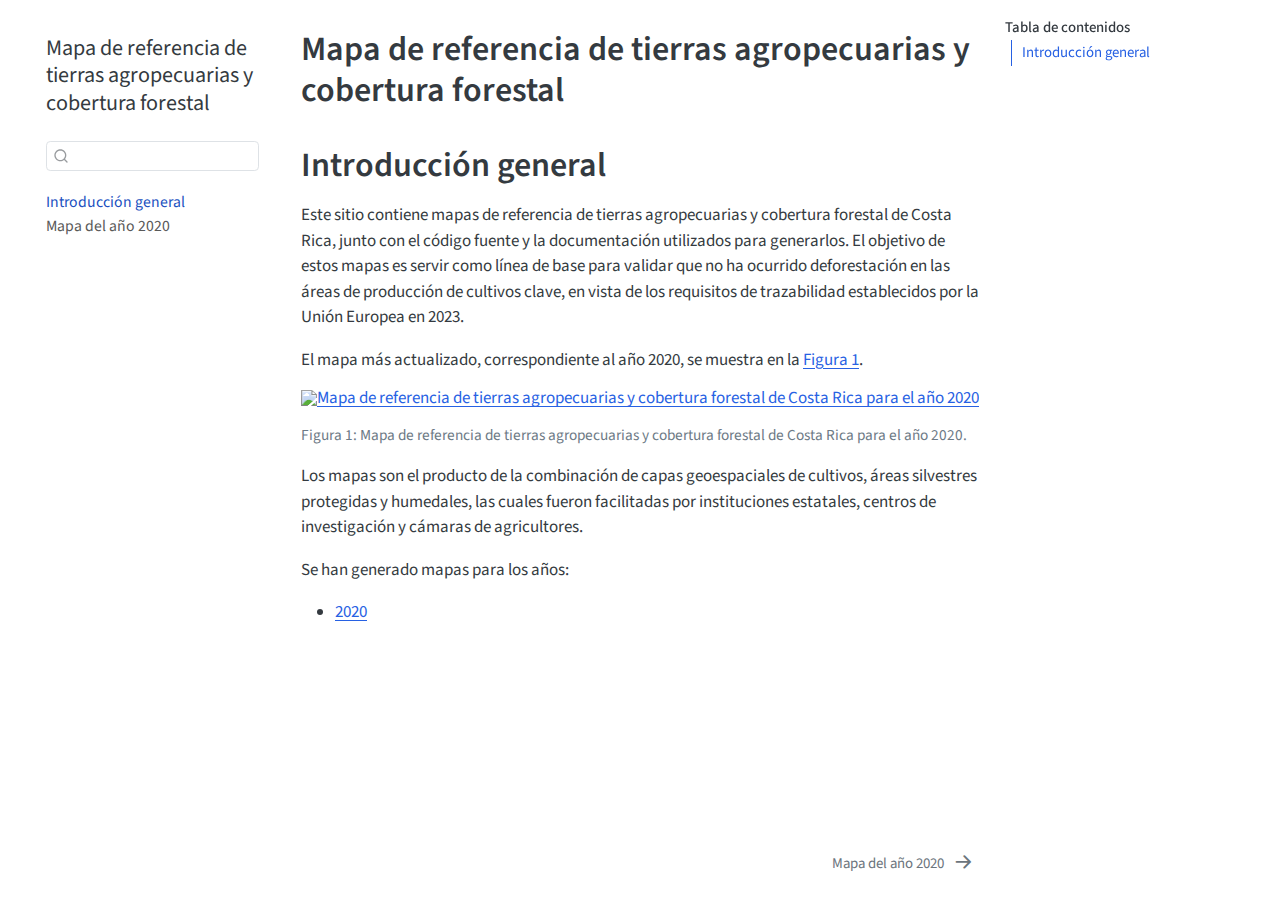
==== docs/index.html @ c2330530 "Commit inicial" ====
<!DOCTYPE html>
<html xmlns="http://www.w3.org/1999/xhtml" lang="es" xml:lang="es"><head>

<meta charset="utf-8">
<meta name="generator" content="quarto-1.5.57">

<meta name="viewport" content="width=device-width, initial-scale=1.0, user-scalable=yes">


<title>Mapa de referencia de tierras agropecuarias y cobertura forestal</title>
<style>
code{white-space: pre-wrap;}
span.smallcaps{font-variant: small-caps;}
div.columns{display: flex; gap: min(4vw, 1.5em);}
div.column{flex: auto; overflow-x: auto;}
div.hanging-indent{margin-left: 1.5em; text-indent: -1.5em;}
ul.task-list{list-style: none;}
ul.task-list li input[type="checkbox"] {
  width: 0.8em;
  margin: 0 0.8em 0.2em -1em; /* quarto-specific, see https://github.com/quarto-dev/quarto-cli/issues/4556 */ 
  vertical-align: middle;
}
</style>


<script src="site_libs/quarto-nav/quarto-nav.js"></script>
<script src="site_libs/quarto-nav/headroom.min.js"></script>
<script src="site_libs/clipboard/clipboard.min.js"></script>
<script src="site_libs/quarto-search/autocomplete.umd.js"></script>
<script src="site_libs/quarto-search/fuse.min.js"></script>
<script src="site_libs/quarto-search/quarto-search.js"></script>
<meta name="quarto:offset" content="./">
<link href="./2020/index.html" rel="next">
<script src="site_libs/quarto-html/quarto.js"></script>
<script src="site_libs/quarto-html/popper.min.js"></script>
<script src="site_libs/quarto-html/tippy.umd.min.js"></script>
<script src="site_libs/quarto-html/anchor.min.js"></script>
<link href="site_libs/quarto-html/tippy.css" rel="stylesheet">
<link href="site_libs/quarto-html/quarto-syntax-highlighting.css" rel="stylesheet" id="quarto-text-highlighting-styles">
<script src="site_libs/bootstrap/bootstrap.min.js"></script>
<link href="site_libs/bootstrap/bootstrap-icons.css" rel="stylesheet">
<link href="site_libs/bootstrap/bootstrap.min.css" rel="stylesheet" id="quarto-bootstrap" data-mode="light">
<script src="site_libs/quarto-contrib/glightbox/glightbox.min.js"></script>
<link href="site_libs/quarto-contrib/glightbox/glightbox.min.css" rel="stylesheet">
<link href="site_libs/quarto-contrib/glightbox/lightbox.css" rel="stylesheet">
<script id="quarto-search-options" type="application/json">{
  "location": "sidebar",
  "copy-button": false,
  "collapse-after": 3,
  "panel-placement": "start",
  "type": "textbox",
  "limit": 50,
  "keyboard-shortcut": [
    "f",
    "/",
    "s"
  ],
  "show-item-context": false,
  "language": {
    "search-no-results-text": "Sin resultados",
    "search-matching-documents-text": "documentos encontrados",
    "search-copy-link-title": "Copiar el enlace en la búsqueda",
    "search-hide-matches-text": "Ocultar resultados adicionales",
    "search-more-match-text": "resultado adicional en este documento",
    "search-more-matches-text": "resultados adicionales en este documento",
    "search-clear-button-title": "Borrar",
    "search-text-placeholder": "",
    "search-detached-cancel-button-title": "Cancelar",
    "search-submit-button-title": "Enviar",
    "search-label": "Buscar"
  }
}</script>


</head>

<body class="nav-sidebar floating">

<div id="quarto-search-results"></div>
  <header id="quarto-header" class="headroom fixed-top">
  <nav class="quarto-secondary-nav">
    <div class="container-fluid d-flex">
      <button type="button" class="quarto-btn-toggle btn" data-bs-toggle="collapse" role="button" data-bs-target=".quarto-sidebar-collapse-item" aria-controls="quarto-sidebar" aria-expanded="false" aria-label="Alternar barra lateral" onclick="if (window.quartoToggleHeadroom) { window.quartoToggleHeadroom(); }">
        <i class="bi bi-layout-text-sidebar-reverse"></i>
      </button>
        <nav class="quarto-page-breadcrumbs" aria-label="breadcrumb"><ol class="breadcrumb"><li class="breadcrumb-item"><a href="./index.html">Introducción general</a></li></ol></nav>
        <a class="flex-grow-1" role="navigation" data-bs-toggle="collapse" data-bs-target=".quarto-sidebar-collapse-item" aria-controls="quarto-sidebar" aria-expanded="false" aria-label="Alternar barra lateral" onclick="if (window.quartoToggleHeadroom) { window.quartoToggleHeadroom(); }">      
        </a>
      <button type="button" class="btn quarto-search-button" aria-label="Buscar" onclick="window.quartoOpenSearch();">
        <i class="bi bi-search"></i>
      </button>
    </div>
  </nav>
</header>
<!-- content -->
<div id="quarto-content" class="quarto-container page-columns page-rows-contents page-layout-article">
<!-- sidebar -->
  <nav id="quarto-sidebar" class="sidebar collapse collapse-horizontal quarto-sidebar-collapse-item sidebar-navigation floating overflow-auto">
    <div class="pt-lg-2 mt-2 text-left sidebar-header">
    <div class="sidebar-title mb-0 py-0">
      <a href="./">Mapa de referencia de tierras agropecuarias y cobertura forestal</a> 
    </div>
      </div>
        <div class="mt-2 flex-shrink-0 align-items-center">
        <div class="sidebar-search">
        <div id="quarto-search" class="" title="Buscar"></div>
        </div>
        </div>
    <div class="sidebar-menu-container"> 
    <ul class="list-unstyled mt-1">
        <li class="sidebar-item">
  <div class="sidebar-item-container"> 
  <a href="./index.html" class="sidebar-item-text sidebar-link active">
 <span class="menu-text">Introducción general</span></a>
  </div>
</li>
        <li class="sidebar-item">
  <div class="sidebar-item-container"> 
  <a href="./2020/index.html" class="sidebar-item-text sidebar-link">
 <span class="menu-text">Mapa del año 2020</span></a>
  </div>
</li>
    </ul>
    </div>
</nav>
<div id="quarto-sidebar-glass" class="quarto-sidebar-collapse-item" data-bs-toggle="collapse" data-bs-target=".quarto-sidebar-collapse-item"></div>
<!-- margin-sidebar -->
    <div id="quarto-margin-sidebar" class="sidebar margin-sidebar">
        <nav id="TOC" role="doc-toc" class="toc-active" data-toc-expanded="4">
    <h2 id="toc-title">Tabla de contenidos</h2>
   
  <ul>
  <li><a href="#introducción-general" id="toc-introducción-general" class="nav-link active" data-scroll-target="#introducción-general">Introducción general</a></li>
  </ul>
</nav>
    </div>
<!-- main -->
<main class="content" id="quarto-document-content">

<header id="title-block-header" class="quarto-title-block default">
<div class="quarto-title">
<h1 class="title">Mapa de referencia de tierras agropecuarias y cobertura forestal</h1>
</div>



<div class="quarto-title-meta">

    
  
    
  </div>
  


</header>


<section id="introducción-general" class="level1 unnumbered">
<h1 class="unnumbered">Introducción general</h1>
<p>Este sitio contiene mapas de referencia de tierras agropecuarias y cobertura forestal de Costa Rica, junto con el código fuente y la documentación utilizados para generarlos. El objetivo de estos mapas es servir como línea de base para validar que no ha ocurrido deforestación en las áreas de producción de cultivos clave, en vista de los requisitos de trazabilidad establecidos por la Unión Europea en 2023.</p>
<p>El mapa más actualizado, correspondiente al año 2020, se muestra en la <a href="2020/index.html#fig-mapa-agropecuario-forestal-2020" class="quarto-xref">Figura&nbsp;<span>1</span></a>.</p>
<div id="fig-mapa-agropecuario-forestal-2020" class="lightbox quarto-float quarto-figure quarto-figure-center anchored" alt="Mapa de referencia de tierras agropecuarias y cobertura forestal de Costa Rica para el año 2020" data-fig-align="center">
<figure class="quarto-float quarto-float-fig figure">
<div aria-describedby="fig-mapa-agropecuario-forestal-2020-caption-0ceaefa1-69ba-4598-a22c-09a6ac19f8ca">
<a href="https://raw.githubusercontent.com/mapa-agropecuario-forestal/2020/main/salidas/mapa-agropecuario-forestal-2020.png" class="lightbox" data-gallery="quarto-lightbox-gallery-1" title="Figura&nbsp;1: Mapa de referencia de tierras agropecuarias y cobertura forestal de Costa Rica para el año 2020."><img src="https://raw.githubusercontent.com/mapa-agropecuario-forestal/2020/main/salidas/mapa-agropecuario-forestal-2020.png" class="img-fluid quarto-figure quarto-figure-center figure-img" alt="Mapa de referencia de tierras agropecuarias y cobertura forestal de Costa Rica para el año 2020"></a>
</div>
<figcaption class="quarto-float-caption-bottom quarto-float-caption quarto-float-fig" id="fig-mapa-agropecuario-forestal-2020-caption-0ceaefa1-69ba-4598-a22c-09a6ac19f8ca">
Figura&nbsp;1: Mapa de referencia de tierras agropecuarias y cobertura forestal de Costa Rica para el año 2020.
</figcaption>
</figure>
</div>
<p>Los mapas son el producto de la combinación de capas geoespaciales de cultivos, áreas silvestres protegidas y humedales, las cuales fueron facilitadas por instituciones estatales, centros de investigación y cámaras de agricultores.</p>
<p>Se han generado mapas para los años:</p>
<ul>
<li><a href="./2020/index.html">2020</a></li>
</ul>


</section>

</main> <!-- /main -->
<script id="quarto-html-after-body" type="application/javascript">
window.document.addEventListener("DOMContentLoaded", function (event) {
  const toggleBodyColorMode = (bsSheetEl) => {
    const mode = bsSheetEl.getAttribute("data-mode");
    const bodyEl = window.document.querySelector("body");
    if (mode === "dark") {
      bodyEl.classList.add("quarto-dark");
      bodyEl.classList.remove("quarto-light");
    } else {
      bodyEl.classList.add("quarto-light");
      bodyEl.classList.remove("quarto-dark");
    }
  }
  const toggleBodyColorPrimary = () => {
    const bsSheetEl = window.document.querySelector("link#quarto-bootstrap");
    if (bsSheetEl) {
      toggleBodyColorMode(bsSheetEl);
    }
  }
  toggleBodyColorPrimary();  
  const icon = "";
  const anchorJS = new window.AnchorJS();
  anchorJS.options = {
    placement: 'right',
    icon: icon
  };
  anchorJS.add('.anchored');
  const isCodeAnnotation = (el) => {
    for (const clz of el.classList) {
      if (clz.startsWith('code-annotation-')) {                     
        return true;
      }
    }
    return false;
  }
  const onCopySuccess = function(e) {
    // button target
    const button = e.trigger;
    // don't keep focus
    button.blur();
    // flash "checked"
    button.classList.add('code-copy-button-checked');
    var currentTitle = button.getAttribute("title");
    button.setAttribute("title", "Copiado");
    let tooltip;
    if (window.bootstrap) {
      button.setAttribute("data-bs-toggle", "tooltip");
      button.setAttribute("data-bs-placement", "left");
      button.setAttribute("data-bs-title", "Copiado");
      tooltip = new bootstrap.Tooltip(button, 
        { trigger: "manual", 
          customClass: "code-copy-button-tooltip",
          offset: [0, -8]});
      tooltip.show();    
    }
    setTimeout(function() {
      if (tooltip) {
        tooltip.hide();
        button.removeAttribute("data-bs-title");
        button.removeAttribute("data-bs-toggle");
        button.removeAttribute("data-bs-placement");
      }
      button.setAttribute("title", currentTitle);
      button.classList.remove('code-copy-button-checked');
    }, 1000);
    // clear code selection
    e.clearSelection();
  }
  const getTextToCopy = function(trigger) {
      const codeEl = trigger.previousElementSibling.cloneNode(true);
      for (const childEl of codeEl.children) {
        if (isCodeAnnotation(childEl)) {
          childEl.remove();
        }
      }
      return codeEl.innerText;
  }
  const clipboard = new window.ClipboardJS('.code-copy-button:not([data-in-quarto-modal])', {
    text: getTextToCopy
  });
  clipboard.on('success', onCopySuccess);
  if (window.document.getElementById('quarto-embedded-source-code-modal')) {
    // For code content inside modals, clipBoardJS needs to be initialized with a container option
    // TODO: Check when it could be a function (https://github.com/zenorocha/clipboard.js/issues/860)
    const clipboardModal = new window.ClipboardJS('.code-copy-button[data-in-quarto-modal]', {
      text: getTextToCopy,
      container: window.document.getElementById('quarto-embedded-source-code-modal')
    });
    clipboardModal.on('success', onCopySuccess);
  }
    var localhostRegex = new RegExp(/^(?:http|https):\/\/localhost\:?[0-9]*\//);
    var mailtoRegex = new RegExp(/^mailto:/);
      var filterRegex = new RegExp('/' + window.location.host + '/');
    var isInternal = (href) => {
        return filterRegex.test(href) || localhostRegex.test(href) || mailtoRegex.test(href);
    }
    // Inspect non-navigation links and adorn them if external
 	var links = window.document.querySelectorAll('a[href]:not(.nav-link):not(.navbar-brand):not(.toc-action):not(.sidebar-link):not(.sidebar-item-toggle):not(.pagination-link):not(.no-external):not([aria-hidden]):not(.dropdown-item):not(.quarto-navigation-tool):not(.about-link)');
    for (var i=0; i<links.length; i++) {
      const link = links[i];
      if (!isInternal(link.href)) {
        // undo the damage that might have been done by quarto-nav.js in the case of
        // links that we want to consider external
        if (link.dataset.originalHref !== undefined) {
          link.href = link.dataset.originalHref;
        }
      }
    }
  function tippyHover(el, contentFn, onTriggerFn, onUntriggerFn) {
    const config = {
      allowHTML: true,
      maxWidth: 500,
      delay: 100,
      arrow: false,
      appendTo: function(el) {
          return el.parentElement;
      },
      interactive: true,
      interactiveBorder: 10,
      theme: 'quarto',
      placement: 'bottom-start',
    };
    if (contentFn) {
      config.content = contentFn;
    }
    if (onTriggerFn) {
      config.onTrigger = onTriggerFn;
    }
    if (onUntriggerFn) {
      config.onUntrigger = onUntriggerFn;
    }
    window.tippy(el, config); 
  }
  const noterefs = window.document.querySelectorAll('a[role="doc-noteref"]');
  for (var i=0; i<noterefs.length; i++) {
    const ref = noterefs[i];
    tippyHover(ref, function() {
      // use id or data attribute instead here
      let href = ref.getAttribute('data-footnote-href') || ref.getAttribute('href');
      try { href = new URL(href).hash; } catch {}
      const id = href.replace(/^#\/?/, "");
      const note = window.document.getElementById(id);
      if (note) {
        return note.innerHTML;
      } else {
        return "";
      }
    });
  }
  const xrefs = window.document.querySelectorAll('a.quarto-xref');
  const processXRef = (id, note) => {
    // Strip column container classes
    const stripColumnClz = (el) => {
      el.classList.remove("page-full", "page-columns");
      if (el.children) {
        for (const child of el.children) {
          stripColumnClz(child);
        }
      }
    }
    stripColumnClz(note)
    if (id === null || id.startsWith('sec-')) {
      // Special case sections, only their first couple elements
      const container = document.createElement("div");
      if (note.children && note.children.length > 2) {
        container.appendChild(note.children[0].cloneNode(true));
        for (let i = 1; i < note.children.length; i++) {
          const child = note.children[i];
          if (child.tagName === "P" && child.innerText === "") {
            continue;
          } else {
            container.appendChild(child.cloneNode(true));
            break;
          }
        }
        if (window.Quarto?.typesetMath) {
          window.Quarto.typesetMath(container);
        }
        return container.innerHTML
      } else {
        if (window.Quarto?.typesetMath) {
          window.Quarto.typesetMath(note);
        }
        return note.innerHTML;
      }
    } else {
      // Remove any anchor links if they are present
      const anchorLink = note.querySelector('a.anchorjs-link');
      if (anchorLink) {
        anchorLink.remove();
      }
      if (window.Quarto?.typesetMath) {
        window.Quarto.typesetMath(note);
      }
      // TODO in 1.5, we should make sure this works without a callout special case
      if (note.classList.contains("callout")) {
        return note.outerHTML;
      } else {
        return note.innerHTML;
      }
    }
  }
  for (var i=0; i<xrefs.length; i++) {
    const xref = xrefs[i];
    tippyHover(xref, undefined, function(instance) {
      instance.disable();
      let url = xref.getAttribute('href');
      let hash = undefined; 
      if (url.startsWith('#')) {
        hash = url;
      } else {
        try { hash = new URL(url).hash; } catch {}
      }
      if (hash) {
        const id = hash.replace(/^#\/?/, "");
        const note = window.document.getElementById(id);
        if (note !== null) {
          try {
            const html = processXRef(id, note.cloneNode(true));
            instance.setContent(html);
          } finally {
            instance.enable();
            instance.show();
          }
        } else {
          // See if we can fetch this
          fetch(url.split('#')[0])
          .then(res => res.text())
          .then(html => {
            const parser = new DOMParser();
            const htmlDoc = parser.parseFromString(html, "text/html");
            const note = htmlDoc.getElementById(id);
            if (note !== null) {
              const html = processXRef(id, note);
              instance.setContent(html);
            } 
          }).finally(() => {
            instance.enable();
            instance.show();
          });
        }
      } else {
        // See if we can fetch a full url (with no hash to target)
        // This is a special case and we should probably do some content thinning / targeting
        fetch(url)
        .then(res => res.text())
        .then(html => {
          const parser = new DOMParser();
          const htmlDoc = parser.parseFromString(html, "text/html");
          const note = htmlDoc.querySelector('main.content');
          if (note !== null) {
            // This should only happen for chapter cross references
            // (since there is no id in the URL)
            // remove the first header
            if (note.children.length > 0 && note.children[0].tagName === "HEADER") {
              note.children[0].remove();
            }
            const html = processXRef(null, note);
            instance.setContent(html);
          } 
        }).finally(() => {
          instance.enable();
          instance.show();
        });
      }
    }, function(instance) {
    });
  }
      let selectedAnnoteEl;
      const selectorForAnnotation = ( cell, annotation) => {
        let cellAttr = 'data-code-cell="' + cell + '"';
        let lineAttr = 'data-code-annotation="' +  annotation + '"';
        const selector = 'span[' + cellAttr + '][' + lineAttr + ']';
        return selector;
      }
      const selectCodeLines = (annoteEl) => {
        const doc = window.document;
        const targetCell = annoteEl.getAttribute("data-target-cell");
        const targetAnnotation = annoteEl.getAttribute("data-target-annotation");
        const annoteSpan = window.document.querySelector(selectorForAnnotation(targetCell, targetAnnotation));
        const lines = annoteSpan.getAttribute("data-code-lines").split(",");
        const lineIds = lines.map((line) => {
          return targetCell + "-" + line;
        })
        let top = null;
        let height = null;
        let parent = null;
        if (lineIds.length > 0) {
            //compute the position of the single el (top and bottom and make a div)
            const el = window.document.getElementById(lineIds[0]);
            top = el.offsetTop;
            height = el.offsetHeight;
            parent = el.parentElement.parentElement;
          if (lineIds.length > 1) {
            const lastEl = window.document.getElementById(lineIds[lineIds.length - 1]);
            const bottom = lastEl.offsetTop + lastEl.offsetHeight;
            height = bottom - top;
          }
          if (top !== null && height !== null && parent !== null) {
            // cook up a div (if necessary) and position it 
            let div = window.document.getElementById("code-annotation-line-highlight");
            if (div === null) {
              div = window.document.createElement("div");
              div.setAttribute("id", "code-annotation-line-highlight");
              div.style.position = 'absolute';
              parent.appendChild(div);
            }
            div.style.top = top - 2 + "px";
            div.style.height = height + 4 + "px";
            div.style.left = 0;
            let gutterDiv = window.document.getElementById("code-annotation-line-highlight-gutter");
            if (gutterDiv === null) {
              gutterDiv = window.document.createElement("div");
              gutterDiv.setAttribute("id", "code-annotation-line-highlight-gutter");
              gutterDiv.style.position = 'absolute';
              const codeCell = window.document.getElementById(targetCell);
              const gutter = codeCell.querySelector('.code-annotation-gutter');
              gutter.appendChild(gutterDiv);
            }
            gutterDiv.style.top = top - 2 + "px";
            gutterDiv.style.height = height + 4 + "px";
          }
          selectedAnnoteEl = annoteEl;
        }
      };
      const unselectCodeLines = () => {
        const elementsIds = ["code-annotation-line-highlight", "code-annotation-line-highlight-gutter"];
        elementsIds.forEach((elId) => {
          const div = window.document.getElementById(elId);
          if (div) {
            div.remove();
          }
        });
        selectedAnnoteEl = undefined;
      };
        // Handle positioning of the toggle
    window.addEventListener(
      "resize",
      throttle(() => {
        elRect = undefined;
        if (selectedAnnoteEl) {
          selectCodeLines(selectedAnnoteEl);
        }
      }, 10)
    );
    function throttle(fn, ms) {
    let throttle = false;
    let timer;
      return (...args) => {
        if(!throttle) { // first call gets through
            fn.apply(this, args);
            throttle = true;
        } else { // all the others get throttled
            if(timer) clearTimeout(timer); // cancel #2
            timer = setTimeout(() => {
              fn.apply(this, args);
              timer = throttle = false;
            }, ms);
        }
      };
    }
      // Attach click handler to the DT
      const annoteDls = window.document.querySelectorAll('dt[data-target-cell]');
      for (const annoteDlNode of annoteDls) {
        annoteDlNode.addEventListener('click', (event) => {
          const clickedEl = event.target;
          if (clickedEl !== selectedAnnoteEl) {
            unselectCodeLines();
            const activeEl = window.document.querySelector('dt[data-target-cell].code-annotation-active');
            if (activeEl) {
              activeEl.classList.remove('code-annotation-active');
            }
            selectCodeLines(clickedEl);
            clickedEl.classList.add('code-annotation-active');
          } else {
            // Unselect the line
            unselectCodeLines();
            clickedEl.classList.remove('code-annotation-active');
          }
        });
      }
  const findCites = (el) => {
    const parentEl = el.parentElement;
    if (parentEl) {
      const cites = parentEl.dataset.cites;
      if (cites) {
        return {
          el,
          cites: cites.split(' ')
        };
      } else {
        return findCites(el.parentElement)
      }
    } else {
      return undefined;
    }
  };
  var bibliorefs = window.document.querySelectorAll('a[role="doc-biblioref"]');
  for (var i=0; i<bibliorefs.length; i++) {
    const ref = bibliorefs[i];
    const citeInfo = findCites(ref);
    if (citeInfo) {
      tippyHover(citeInfo.el, function() {
        var popup = window.document.createElement('div');
        citeInfo.cites.forEach(function(cite) {
          var citeDiv = window.document.createElement('div');
          citeDiv.classList.add('hanging-indent');
          citeDiv.classList.add('csl-entry');
          var biblioDiv = window.document.getElementById('ref-' + cite);
          if (biblioDiv) {
            citeDiv.innerHTML = biblioDiv.innerHTML;
          }
          popup.appendChild(citeDiv);
        });
        return popup.innerHTML;
      });
    }
  }
});
</script>
<nav class="page-navigation">
  <div class="nav-page nav-page-previous">
  </div>
  <div class="nav-page nav-page-next">
      <a href="./2020/index.html" class="pagination-link" aria-label="Mapa del año 2020">
        <span class="nav-page-text">Mapa del año 2020</span> <i class="bi bi-arrow-right-short"></i>
      </a>
  </div>
</nav>
</div> <!-- /content -->
<script>var lightboxQuarto = GLightbox({"loop":false,"openEffect":"zoom","descPosition":"bottom","selector":".lightbox","closeEffect":"zoom"});
(function() {
  let previousOnload = window.onload;
  window.onload = () => {
    if (previousOnload) {
      previousOnload();
    }
    lightboxQuarto.on('slide_before_load', (data) => {
      const { slideIndex, slideNode, slideConfig, player, trigger } = data;
      const href = trigger.getAttribute('href');
      if (href !== null) {
        const imgEl = window.document.querySelector(`a[href="${href}"] img`);
        if (imgEl !== null) {
          const srcAttr = imgEl.getAttribute("src");
          if (srcAttr && srcAttr.startsWith("data:")) {
            slideConfig.href = srcAttr;
          }
        }
      } 
    });
  
    lightboxQuarto.on('slide_after_load', (data) => {
      const { slideIndex, slideNode, slideConfig, player, trigger } = data;
      if (window.Quarto?.typesetMath) {
        window.Quarto.typesetMath(slideNode);
      }
    });
  
  };
  
})();
          </script>




</body></html>
---- docs/site_libs/quarto-html/tippy.css ----
.tippy-box[data-animation=fade][data-state=hidden]{opacity:0}[data-tippy-root]{max-width:calc(100vw - 10px)}.tippy-box{position:relative;background-color:#333;color:#fff;border-radius:4px;font-size:14px;line-height:1.4;white-space:normal;outline:0;transition-property:transform,visibility,opacity}.tippy-box[data-placement^=top]>.tippy-arrow{bottom:0}.tippy-box[data-placement^=top]>.tippy-arrow:before{bottom:-7px;left:0;border-width:8px 8px 0;border-top-color:initial;transform-origin:center top}.tippy-box[data-placement^=bottom]>.tippy-arrow{top:0}.tippy-box[data-placement^=bottom]>.tippy-arrow:before{top:-7px;left:0;border-width:0 8px 8px;border-bottom-color:initial;transform-origin:center bottom}.tippy-box[data-placement^=left]>.tippy-arrow{right:0}.tippy-box[data-placement^=left]>.tippy-arrow:before{border-width:8px 0 8px 8px;border-left-color:initial;right:-7px;transform-origin:center left}.tippy-box[data-placement^=right]>.tippy-arrow{left:0}.tippy-box[data-placement^=right]>.tippy-arrow:before{left:-7px;border-width:8px 8px 8px 0;border-right-color:initial;transform-origin:center right}.tippy-box[data-inertia][data-state=visible]{transition-timing-function:cubic-bezier(.54,1.5,.38,1.11)}.tippy-arrow{width:16px;height:16px;color:#333}.tippy-arrow:before{content:"";position:absolute;border-color:transparent;border-style:solid}.tippy-content{position:relative;padding:5px 9px;z-index:1}
---- docs/site_libs/quarto-html/quarto-syntax-highlighting.css ----
/* quarto syntax highlight colors */
:root {
  --quarto-hl-ot-color: #003B4F;
  --quarto-hl-at-color: #657422;
  --quarto-hl-ss-color: #20794D;
  --quarto-hl-an-color: #5E5E5E;
  --quarto-hl-fu-color: #4758AB;
  --quarto-hl-st-color: #20794D;
  --quarto-hl-cf-color: #003B4F;
  --quarto-hl-op-color: #5E5E5E;
  --quarto-hl-er-color: #AD0000;
  --quarto-hl-bn-color: #AD0000;
  --quarto-hl-al-color: #AD0000;
  --quarto-hl-va-color: #111111;
  --quarto-hl-bu-color: inherit;
  --quarto-hl-ex-color: inherit;
  --quarto-hl-pp-color: #AD0000;
  --quarto-hl-in-color: #5E5E5E;
  --quarto-hl-vs-color: #20794D;
  --quarto-hl-wa-color: #5E5E5E;
  --quarto-hl-do-color: #5E5E5E;
  --quarto-hl-im-color: #00769E;
  --quarto-hl-ch-color: #20794D;
  --quarto-hl-dt-color: #AD0000;
  --quarto-hl-fl-color: #AD0000;
  --quarto-hl-co-color: #5E5E5E;
  --quarto-hl-cv-color: #5E5E5E;
  --quarto-hl-cn-color: #8f5902;
  --quarto-hl-sc-color: #5E5E5E;
  --quarto-hl-dv-color: #AD0000;
  --quarto-hl-kw-color: #003B4F;
}

/* other quarto variables */
:root {
  --quarto-font-monospace: SFMono-Regular, Menlo, Monaco, Consolas, "Liberation Mono", "Courier New", monospace;
}

pre > code.sourceCode > span {
  color: #003B4F;
}

code span {
  color: #003B4F;
}

code.sourceCode > span {
  color: #003B4F;
}

div.sourceCode,
div.sourceCode pre.sourceCode {
  color: #003B4F;
}

code span.ot {
  color: #003B4F;
  font-style: inherit;
}

code span.at {
  color: #657422;
  font-style: inherit;
}

code span.ss {
  color: #20794D;
  font-style: inherit;
}

code span.an {
  color: #5E5E5E;
  font-style: inherit;
}

code span.fu {
  color: #4758AB;
  font-style: inherit;
}

code span.st {
  color: #20794D;
  font-style: inherit;
}

code span.cf {
  color: #003B4F;
  font-weight: bold;
  font-style: inherit;
}

code span.op {
  color: #5E5E5E;
  font-style: inherit;
}

code span.er {
  color: #AD0000;
  font-style: inherit;
}

code span.bn {
  color: #AD0000;
  font-style: inherit;
}

code span.al {
  color: #AD0000;
  font-style: inherit;
}

code span.va {
  color: #111111;
  font-style: inherit;
}

code span.bu {
  font-style: inherit;
}

code span.ex {
  font-style: inherit;
}

code span.pp {
  color: #AD0000;
  font-style: inherit;
}

code span.in {
  color: #5E5E5E;
  font-style: inherit;
}

code span.vs {
  color: #20794D;
  font-style: inherit;
}

code span.wa {
  color: #5E5E5E;
  font-style: italic;
}

code span.do {
  color: #5E5E5E;
  font-style: italic;
}

code span.im {
  color: #00769E;
  font-style: inherit;
}

code span.ch {
  color: #20794D;
  font-style: inherit;
}

code span.dt {
  color: #AD0000;
  font-style: inherit;
}

code span.fl {
  color: #AD0000;
  font-style: inherit;
}

code span.co {
  color: #5E5E5E;
  font-style: inherit;
}

code span.cv {
  color: #5E5E5E;
  font-style: italic;
}

code span.cn {
  color: #8f5902;
  font-style: inherit;
}

code span.sc {
  color: #5E5E5E;
  font-style: inherit;
}

code span.dv {
  color: #AD0000;
  font-style: inherit;
}

code span.kw {
  color: #003B4F;
  font-weight: bold;
  font-style: inherit;
}

.prevent-inlining {
  content: "</";
}

/*# sourceMappingURL=debc5d5d77c3f9108843748ff7464032.css.map */
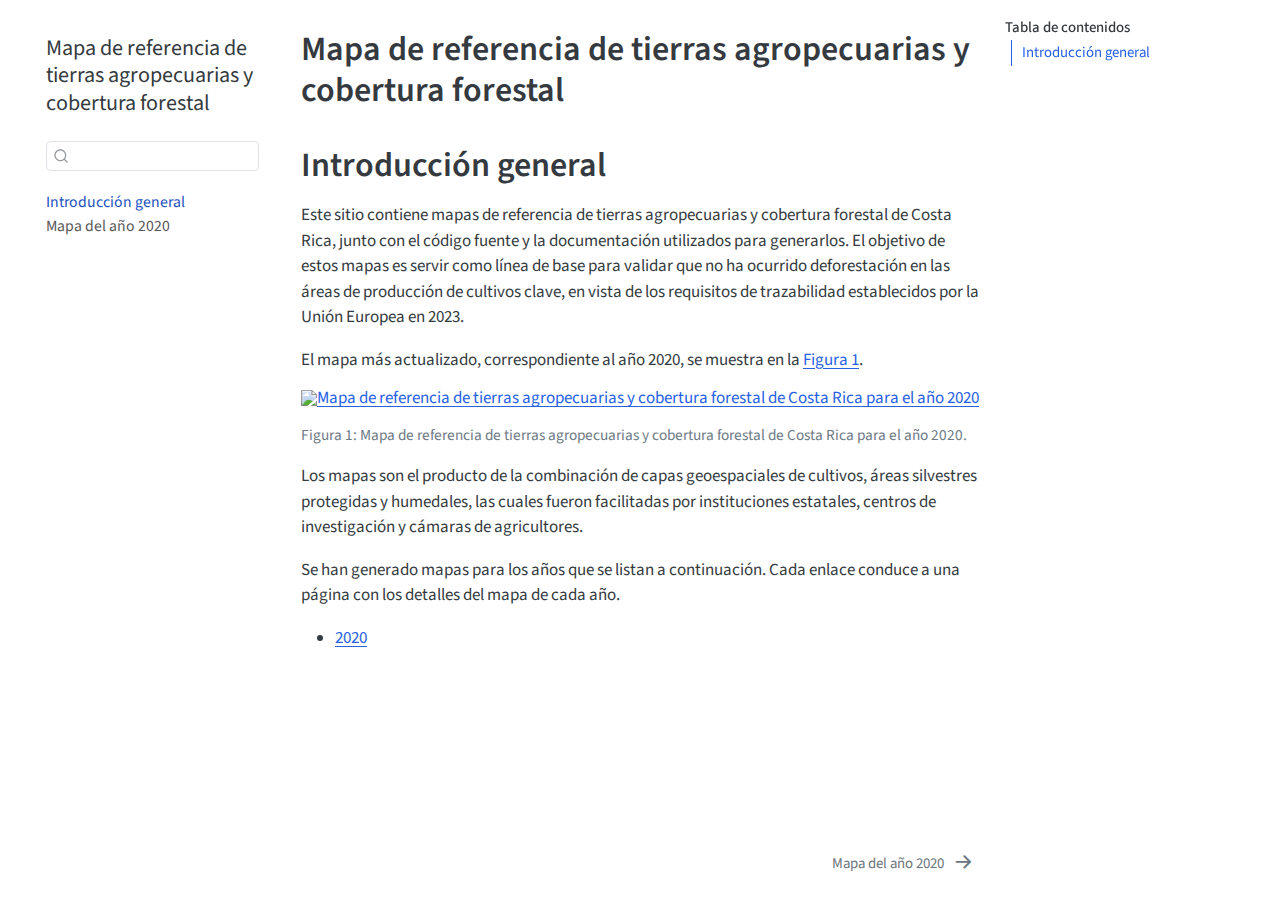
==== commit b9425438: "Modificar 2020/index.qmd - agregar enlaces a las principales salidas" ====
--- a/docs/index.html
+++ b/docs/index.html
@@ -171,7 +171,7 @@
 </figure>
 </div>
 <p>Los mapas son el producto de la combinación de capas geoespaciales de cultivos, áreas silvestres protegidas y humedales, las cuales fueron facilitadas por instituciones estatales, centros de investigación y cámaras de agricultores.</p>
-<p>Se han generado mapas para los años:</p>
+<p>Se han generado mapas para los años que se listan a continuación. Cada enlace conduce a una página con los detalles del mapa de cada año.</p>
 <ul>
 <li><a href="./2020/index.html">2020</a></li>
 </ul>
@@ -610,7 +610,7 @@
   </div>
 </nav>
 </div> <!-- /content -->
-<script>var lightboxQuarto = GLightbox({"loop":false,"openEffect":"zoom","descPosition":"bottom","selector":".lightbox","closeEffect":"zoom"});
+<script>var lightboxQuarto = GLightbox({"closeEffect":"zoom","loop":false,"descPosition":"bottom","openEffect":"zoom","selector":".lightbox"});
 (function() {
   let previousOnload = window.onload;
   window.onload = () => {
